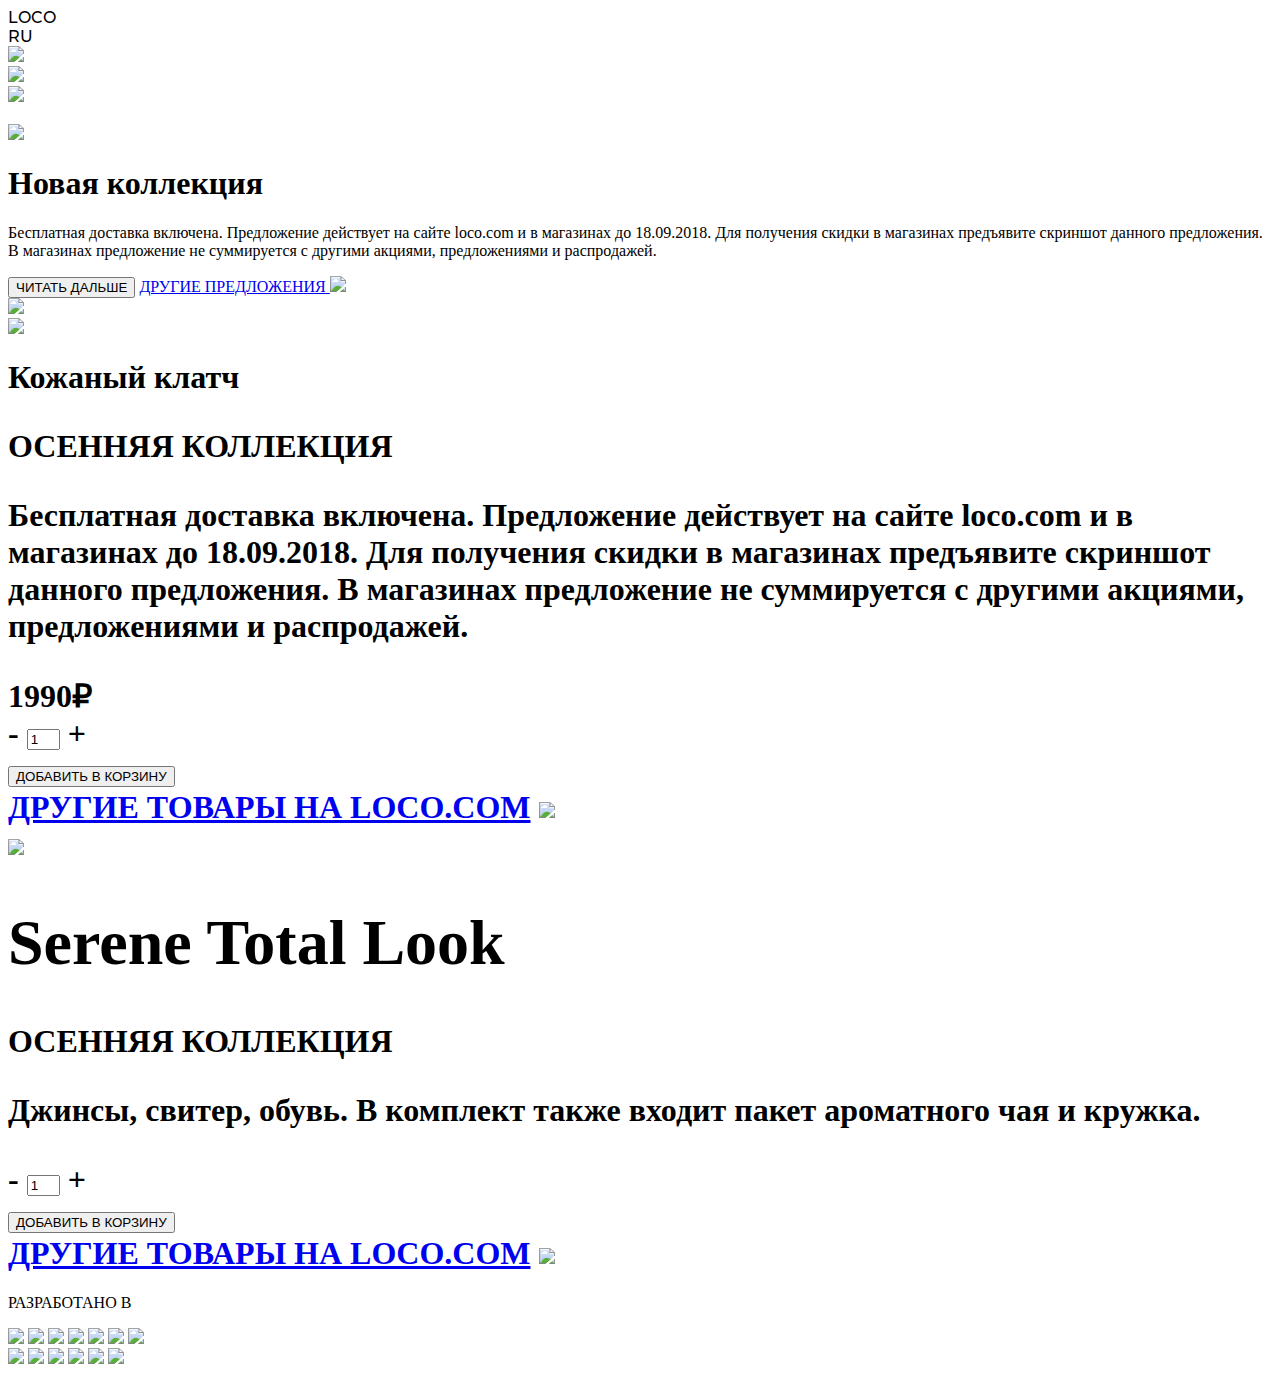
==== index.html @ 5e4573ee "Add files via upload" ====
<!DOCTYPE html>
<html>
<head>
	<title>LOCO</title>
	<link rel="stylesheet" type="text/css" href="style/style.css">
	<meta charset="utf-8">
	<meta name="viewport" content="width=device-width">
</head>
<body>
	<header class="header">
		<div class="menu">
			<div class="menu__name">LOCO</div>
			<div class="menu__languare">RU</div>
			<div class="menu__vector">
				<span></span>
			</div>
		</div>
		<div class="burger">
			<span></span>
		</div>
		<div class="social">
			<div class="social__insta">
				<img src="img/icons/instagram.svg">
				<span></span>
			</div>
			<div class="social__vk">
				<img src="img/icons/VK.svg">
				<span></span>
			</div>
			<div class="social__fb">
				<img src="img/icons/FB.svg">
				<span></span>
			</div>
		</div>
		<div class="scroll">
			<img src="img/icons/Scrooll.svg" alt="">
		</div>
	</header>
	<div class="main">
		<div class="collection">
			<img src="img/pete-bellis-432867-unsplash.png" class="collection__image">
			<div class="collection__title">
				<h1>Новая
                коллекция</h1>
			</div>
			<div class="collection__text">
				<p>Бесплатная доставка включена. Предложение действует на сайте loco.com и в магазинах до 18.09.2018. Для получения скидки в магазинах предъявите скриншот данного предложения. В магазинах предложение не суммируется с другими акциями, предложениями и распродажей.</p>
			</div>
			<button class="collection__info">ЧИТАТЬ ДАЛЬШЕ</button>
			<a href="#" class="collection__link">
				<span>ДРУГИЕ ПРЕДЛОЖЕНИЯ</span>
				<img src="img/icons/Vector1.svg">
			</a>
		</div>
		<div class="clatch">
			<div class="clatch__image">
				<img src="img/10511040_001 2.1.png">
			</div>
			<div class="clatch__img">
				<img src="img/10511040_001 2.2.png">
			</div>
			<h1 class="clatch__title">Кожаный клатч</h>
			<div class="clatch__subtitle">
				<p>ОСЕННЯЯ КОЛЛЕКЦИЯ</p>
			</div>	
			<div class="clatch__text">
				<p>Бесплатная доставка включена. Предложение действует на сайте loco.com и в магазинах до 18.09.2018. Для получения скидки в магазинах предъявите скриншот данного предложения. В магазинах предложение не суммируется с другими акциями, предложениями и распродажей.</p>
			</div>
			<div class="group">
				<div class="ellipse">
					<span class="ellipse__gray"></span>
					<span class="ellipse__pink"></span>
					<span class="ellipse__blue"></span>
					<span class="ellipse__green"></span>
				</div>
				<span class="price">1990₽</span>
				<div class="basket">
					<span class="basket__minus">-</span>
					<input type="text" size="1" value="1">
					<span class="basket__plus">+</span>
				</div>
				<button class="button">ДОБАВИТЬ В КОРЗИНУ</button>
				<div class="ref">
					<a href="#" class="ref__text">ДРУГИЕ ТОВАРЫ НА LOCO.COM</a>
					<img src="img/icons/Vector1.svg" class="ref__image">
			    </div>
			</div>
			<div class="look">
				<div class="look__image">
					<img src="img/photo-1516762689617-e1cffcef479d.png">
				</div>
				<div class="look__title">
					<h1>Serene Total Look</h1>
				</div>
				<div class="look__subtitle">
					<p>ОСЕННЯЯ КОЛЛЕКЦИЯ</p>
				</div>	
				<div class="look__text">
					<p>Джинсы, свитер, обувь.
                    В комплект также входит пакет ароматного чая и кружка.</p>
				</div>
				<div class="info">
					<span class="info__minus">-</span>
					<input type="text" size="1" value="1">
					<span class="info__plus">+</span>
				</div>
				<button class="look__button">ДОБАВИТЬ В КОРЗИНУ</button>
				<div class="link">
					<a href="#" class="link__text">ДРУГИЕ ТОВАРЫ НА LOCO.COM</a>
					<img src="img/icons/Vector2.svg" class="link__image">
				</div>
			</div>
		</div>
	</div>	
	<footer class="footer">
		<div class="footer__text">
			<p>РАЗРАБОТАНО В</p>
		</div>
		<div class="vector">
			<span class="vector__w">
				<img src="img/icons/W.svg">
			</span>
			<span class="vector__e">
				<img src="img/icons/E.svg">
			</span>
			<span class="vector__b">
				<img src="img/icons/B.svg">
			</span>
			<span class="vector__h">
				<img src="img/icons/H.svg">
			</span>
			<span class="vector__e">
				<img src="img/icons/E.svg">
			</span>
			<span class="vector__r">
				<img src="img/icons/r.svg">
			</span>
			<span class="vector__o">
				<img src="img/icons/o.svg">
			</span>
		</div>
		<div class="name">
			<span class="name__s">
				<img src="img/icons/s.svg">
			</span>
			<span class="name__c">
				<img src="img/icons/c.svg">
			</span>
			<span class="name__h">
				<img src="img/icons/h2.svg">
			</span>
			<span class="name__o">
				<img src="img/icons/o2.svg">
			</span>
			<span class="name__o">
				<img src="img/icons/o2.svg">
			</span>
			<span class="name__l">
				<img src="img/icons/l.svg">
			</span>
		</div>
	</footer>
</body>
</html>
---- style/style.css ----
@import url('https://../fonts/.googleapis.com/css2?family=Montserrat:wght@400;500;700&display=swap');

@font-face {
	font-family: 'Conv_Montserrat-Regular';
	src: url('../fonts//Montserrat-Regular.eot');
	src: local('☺'), url('../fonts//Montserrat-Regular.woff') format('woff'), url('../fonts//Montserrat-Regular.ttf') format('truetype'), url('../fonts//Montserrat-Regular.svg') format('svg');
	font-weight: normal;
	font-style: normal;
}

@font-face {
	font-family: 'Conv_Montserrat-Medium';
	src: url('../fonts//Montserrat-Medium.eot');
	src: local('☺'), url('../fonts//Montserrat-Medium.woff') format('woff'), url('../fonts//Montserrat-Medium.ttf') format('truetype'), url('../fonts//Montserrat-Medium.svg') format('svg');
	font-weight: normal;
	font-style: normal;
}

@font-face {
	font-family: 'Conv_Montserrat-Bold';
	src: url('../fonts//Montserrat-Bold.eot');
	src: local('☺'), url('../fonts//Montserrat-Bold.woff') format('woff'), url('../fonts//Montserrat-Bold.ttf') format('truetype'), url('../fonts//Montserrat-Bold.svg') format('svg');
	font-weight: normal;
	font-style: normal;
}

.menu {
	font-family: 'Conv_Montserrat-Medium';
}
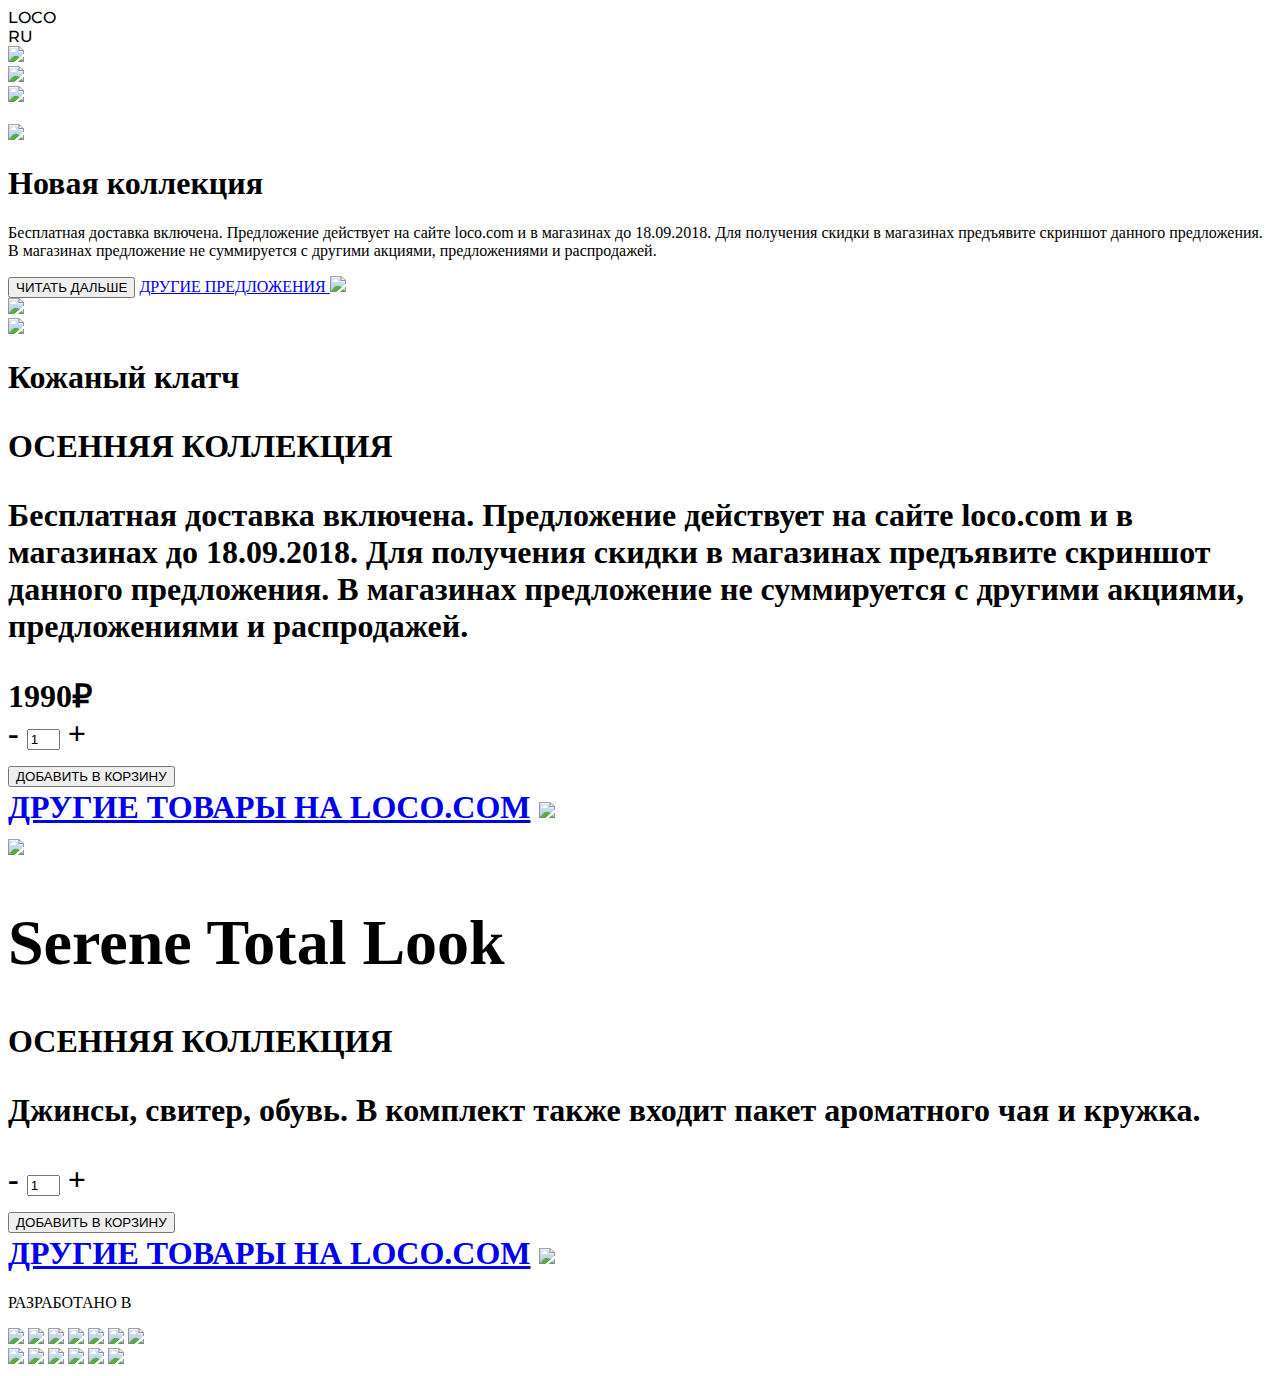
==== commit 326d1745: "editing indexhtml" ====
--- a/index.html
+++ b/index.html
@@ -3,6 +3,7 @@
 <head>
 	<title>LOCO</title>
 	<link rel="stylesheet" type="text/css" href="style/style.css">
+	<link rel="stylesheet" type="text/css" href="fonts/fonts.css">
 	<meta charset="utf-8">
 	<meta name="viewport" content="width=device-width">
 </head>
--- a/fonts/fonts.css
+++ b/fonts/fonts.css
@@ -0,0 +1,26 @@
+﻿/** Generated by FG **/
+@font-face {
+	font-family: 'Conv_Montserrat-Regular';
+	src: url('../fonts//Montserrat-Regular.eot');
+	src: local('☺'), url('../fonts//Montserrat-Regular.woff') format('woff'), url('../fonts//Montserrat-Regular.ttf') format('truetype'), url('../fonts//Montserrat-Regular.svg') format('svg');
+	font-weight: normal;
+	font-style: normal;
+}
+
+/** Generated by FG **/
+@font-face {
+	font-family: 'Conv_Montserrat-Bold';
+	src: url('../fonts//Montserrat-Bold.eot');
+	src: local('☺'), url('../fonts//Montserrat-Bold.woff') format('woff'), url('../fonts//Montserrat-Bold.ttf') format('truetype'), url('../fonts//Montserrat-Bold.svg') format('svg');
+	font-weight: normal;
+	font-style: normal;
+}
+
+/** Generated by FG **/
+@font-face {
+	font-family: 'Conv_Montserrat-Regular';
+	src: url('../fonts//Montserrat-Regular.eot');
+	src: local('☺'), url('../fonts//Montserrat-Regular.woff') format('woff'), url('../fonts//Montserrat-Regular.ttf') format('truetype'), url('../fonts//Montserrat-Regular.svg') format('svg');
+	font-weight: normal;
+	font-style: normal;
+}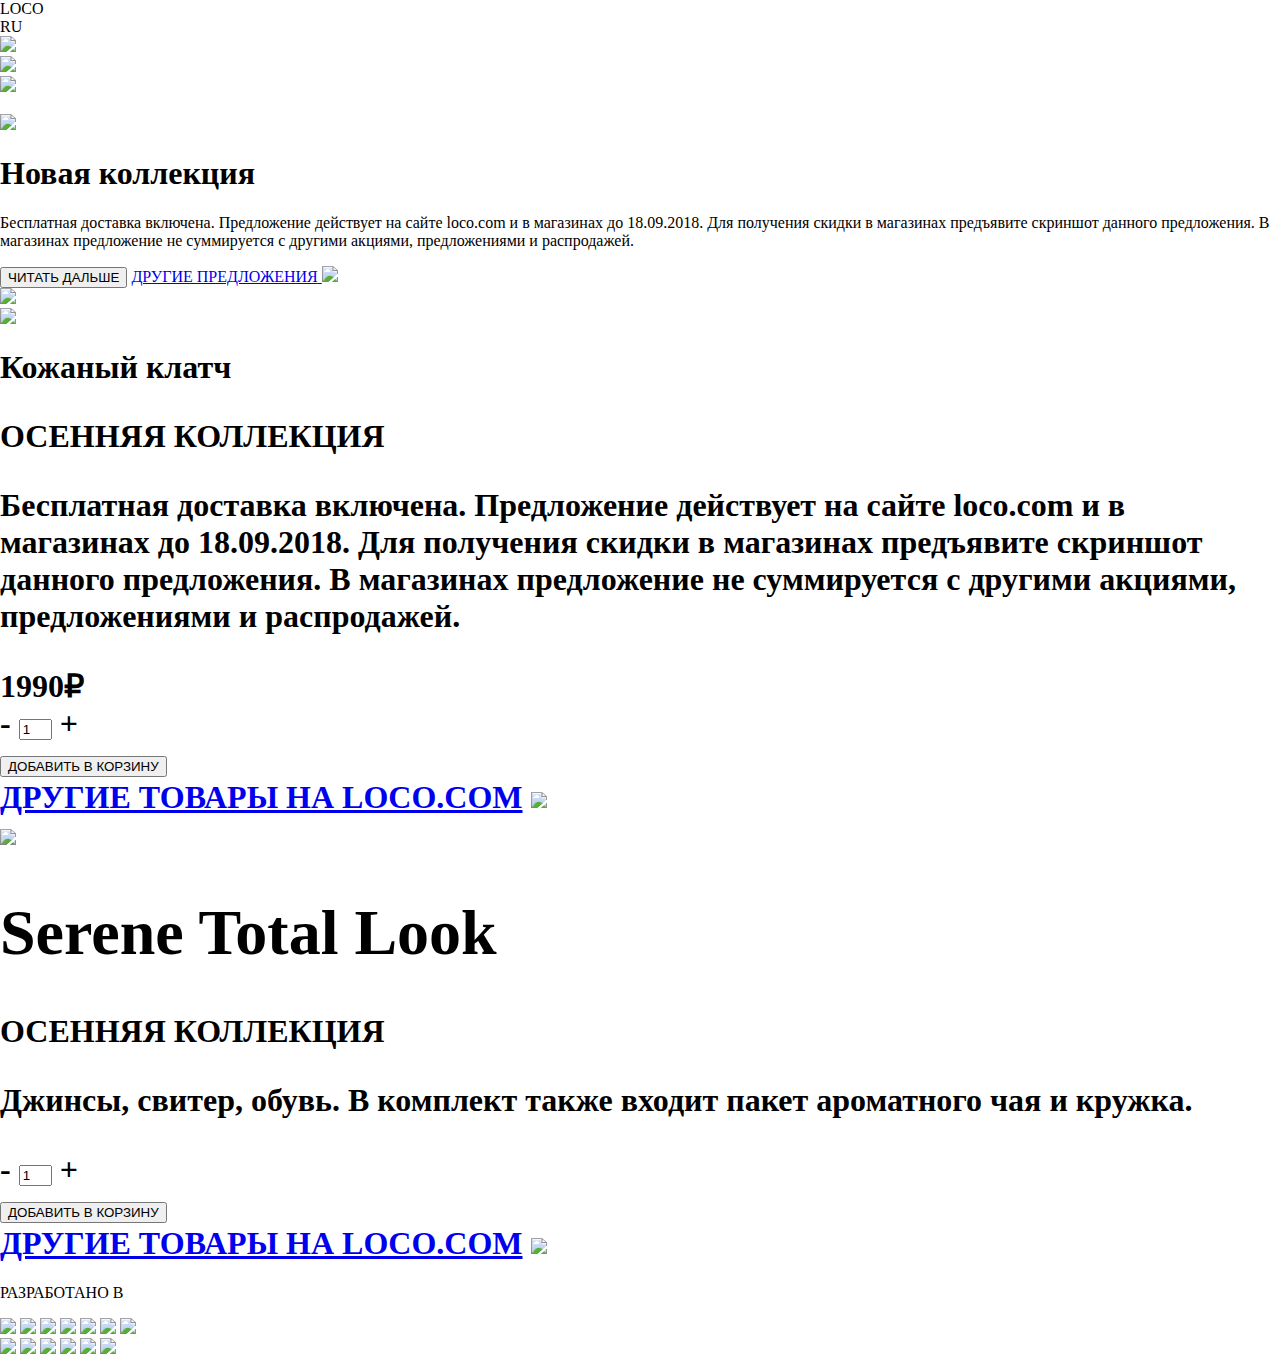
==== commit ce6d528e: "modification" ====
--- a/index.html
+++ b/index.html
@@ -2,8 +2,8 @@
 <html>
 <head>
 	<title>LOCO</title>
+	<link rel="stylesheet" type="text/css" href="fonts/fonts.css">
 	<link rel="stylesheet" type="text/css" href="style/style.css">
-	<link rel="stylesheet" type="text/css" href="fonts/fonts.css">
 	<meta charset="utf-8">
 	<meta name="viewport" content="width=device-width">
 </head>
--- a/fonts/fonts.css
+++ b/fonts/fonts.css
@@ -2,7 +2,7 @@
 @font-face {
 	font-family: 'Conv_Montserrat-Regular';
 	src: url('../fonts//Montserrat-Regular.eot');
-	src: local('☺'), url('../fonts//Montserrat-Regular.woff') format('woff'), url('../fonts//Montserrat-Regular.ttf') format('truetype'), url('../fonts//Montserrat-Regular.svg') format('svg');
+	src: local('☺'), url('Montserrat-Regular.woff') format('woff'), url('../fonts//Montserrat-Regular.ttf') format('truetype'), url('../fonts//Montserrat-Regular.svg') format('svg');
 	font-weight: normal;
 	font-style: normal;
 }
@@ -11,7 +11,7 @@
 @font-face {
 	font-family: 'Conv_Montserrat-Bold';
 	src: url('../fonts//Montserrat-Bold.eot');
-	src: local('☺'), url('../fonts//Montserrat-Bold.woff') format('woff'), url('../fonts//Montserrat-Bold.ttf') format('truetype'), url('../fonts//Montserrat-Bold.svg') format('svg');
+	src: local('☺'), url('Montserrat-Bold.woff') format('woff'), url('../fonts//Montserrat-Bold.ttf') format('truetype'), url('../fonts//Montserrat-Bold.svg') format('svg');
 	font-weight: normal;
 	font-style: normal;
 }
@@ -20,7 +20,7 @@
 @font-face {
 	font-family: 'Conv_Montserrat-Regular';
 	src: url('../fonts//Montserrat-Regular.eot');
-	src: local('☺'), url('../fonts//Montserrat-Regular.woff') format('woff'), url('../fonts//Montserrat-Regular.ttf') format('truetype'), url('../fonts//Montserrat-Regular.svg') format('svg');
+	src: local('☺'), url('Montserrat-Regular.woff') format('woff'), url('../fonts//Montserrat-Regular.ttf') format('truetype'), url('../fonts//Montserrat-Regular.svg') format('svg');
 	font-weight: normal;
 	font-style: normal;
 }--- a/style/style.css
+++ b/style/style.css
@@ -1,30 +1,7 @@
-@import url('https://../fonts/.googleapis.com/css2?family=Montserrat:wght@400;500;700&display=swap');
-
-@font-face {
-	font-family: 'Conv_Montserrat-Regular';
-	src: url('../fonts//Montserrat-Regular.eot');
-	src: local('☺'), url('../fonts//Montserrat-Regular.woff') format('woff'), url('../fonts//Montserrat-Regular.ttf') format('truetype'), url('../fonts//Montserrat-Regular.svg') format('svg');
-	font-weight: normal;
-	font-style: normal;
+body {
+	display: block;
+	margin: 0px;
 }
 
-@font-face {
-	font-family: 'Conv_Montserrat-Medium';
-	src: url('../fonts//Montserrat-Medium.eot');
-	src: local('☺'), url('../fonts//Montserrat-Medium.woff') format('woff'), url('../fonts//Montserrat-Medium.ttf') format('truetype'), url('../fonts//Montserrat-Medium.svg') format('svg');
-	font-weight: normal;
-	font-style: normal;
-}
 
-@font-face {
-	font-family: 'Conv_Montserrat-Bold';
-	src: url('../fonts//Montserrat-Bold.eot');
-	src: local('☺'), url('../fonts//Montserrat-Bold.woff') format('woff'), url('../fonts//Montserrat-Bold.ttf') format('truetype'), url('../fonts//Montserrat-Bold.svg') format('svg');
-	font-weight: normal;
-	font-style: normal;
-}
 
-.menu {
-	font-family: 'Conv_Montserrat-Medium';
-}
-
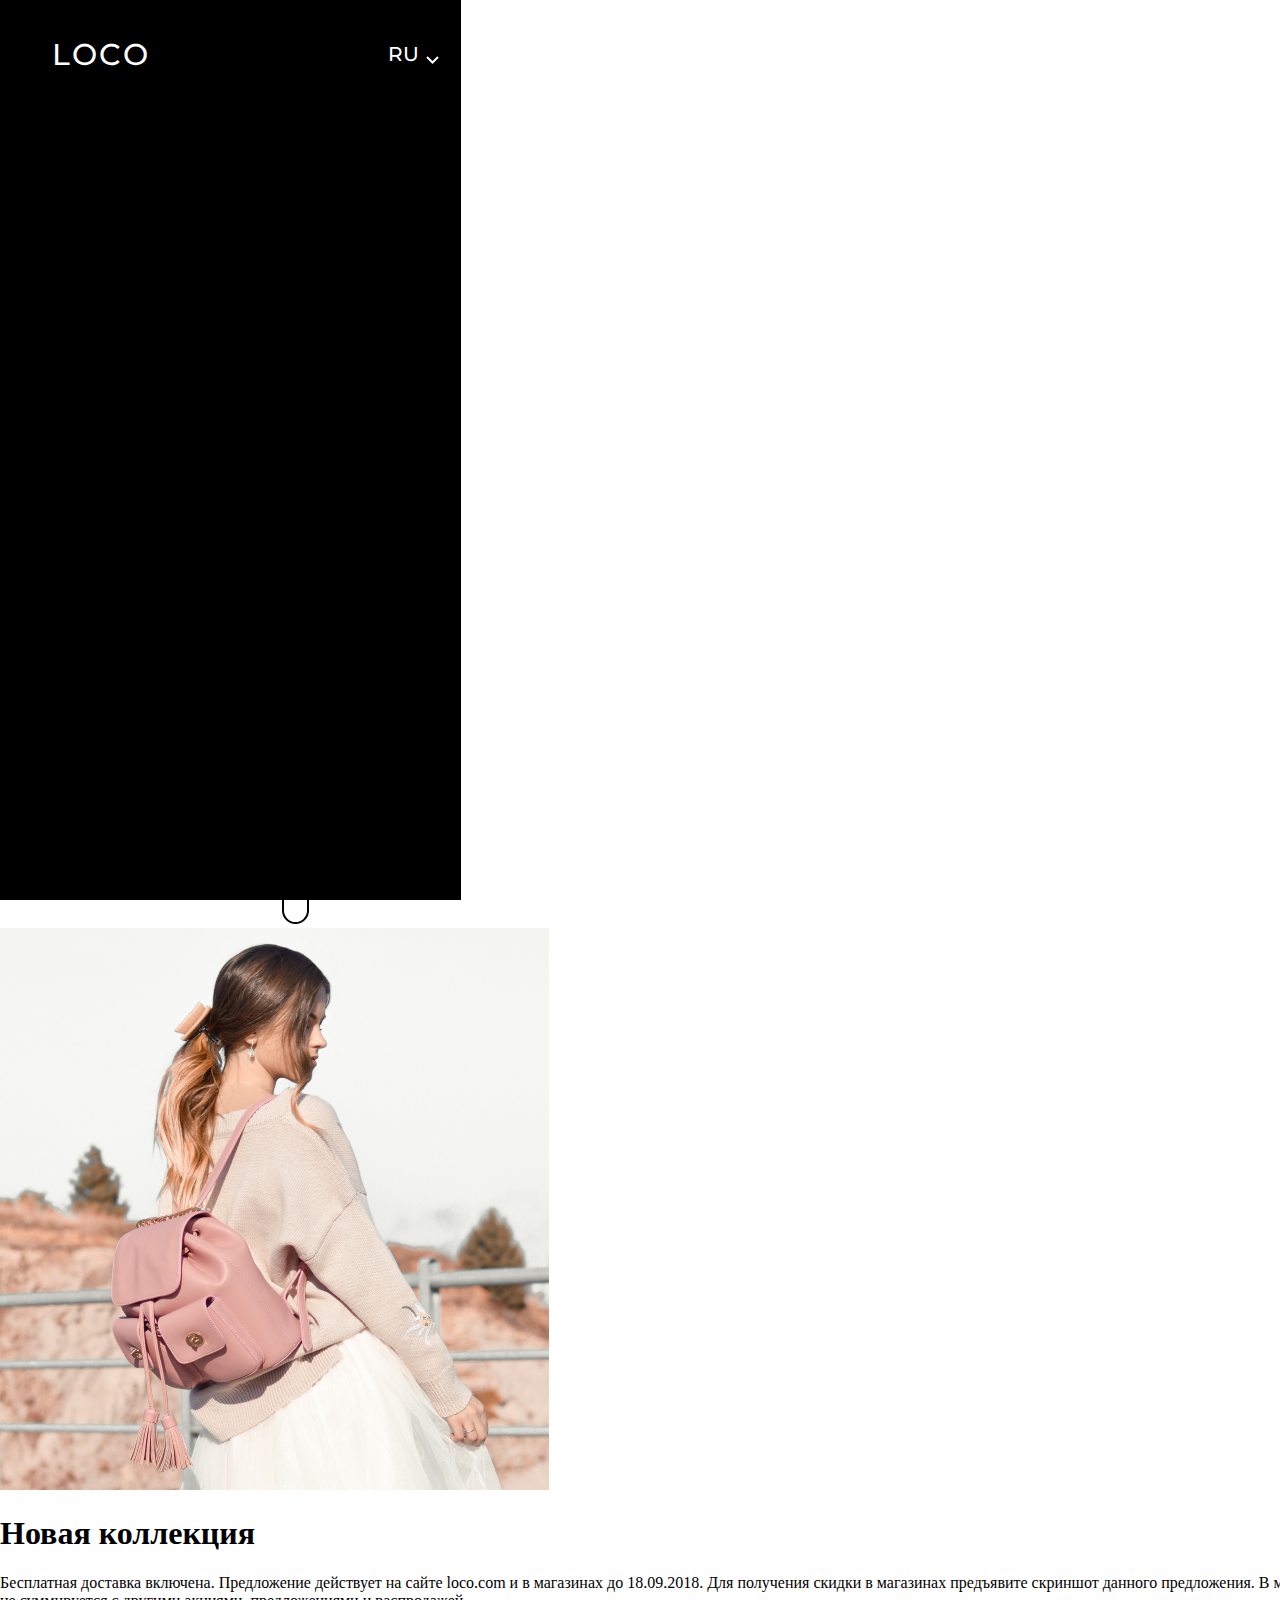
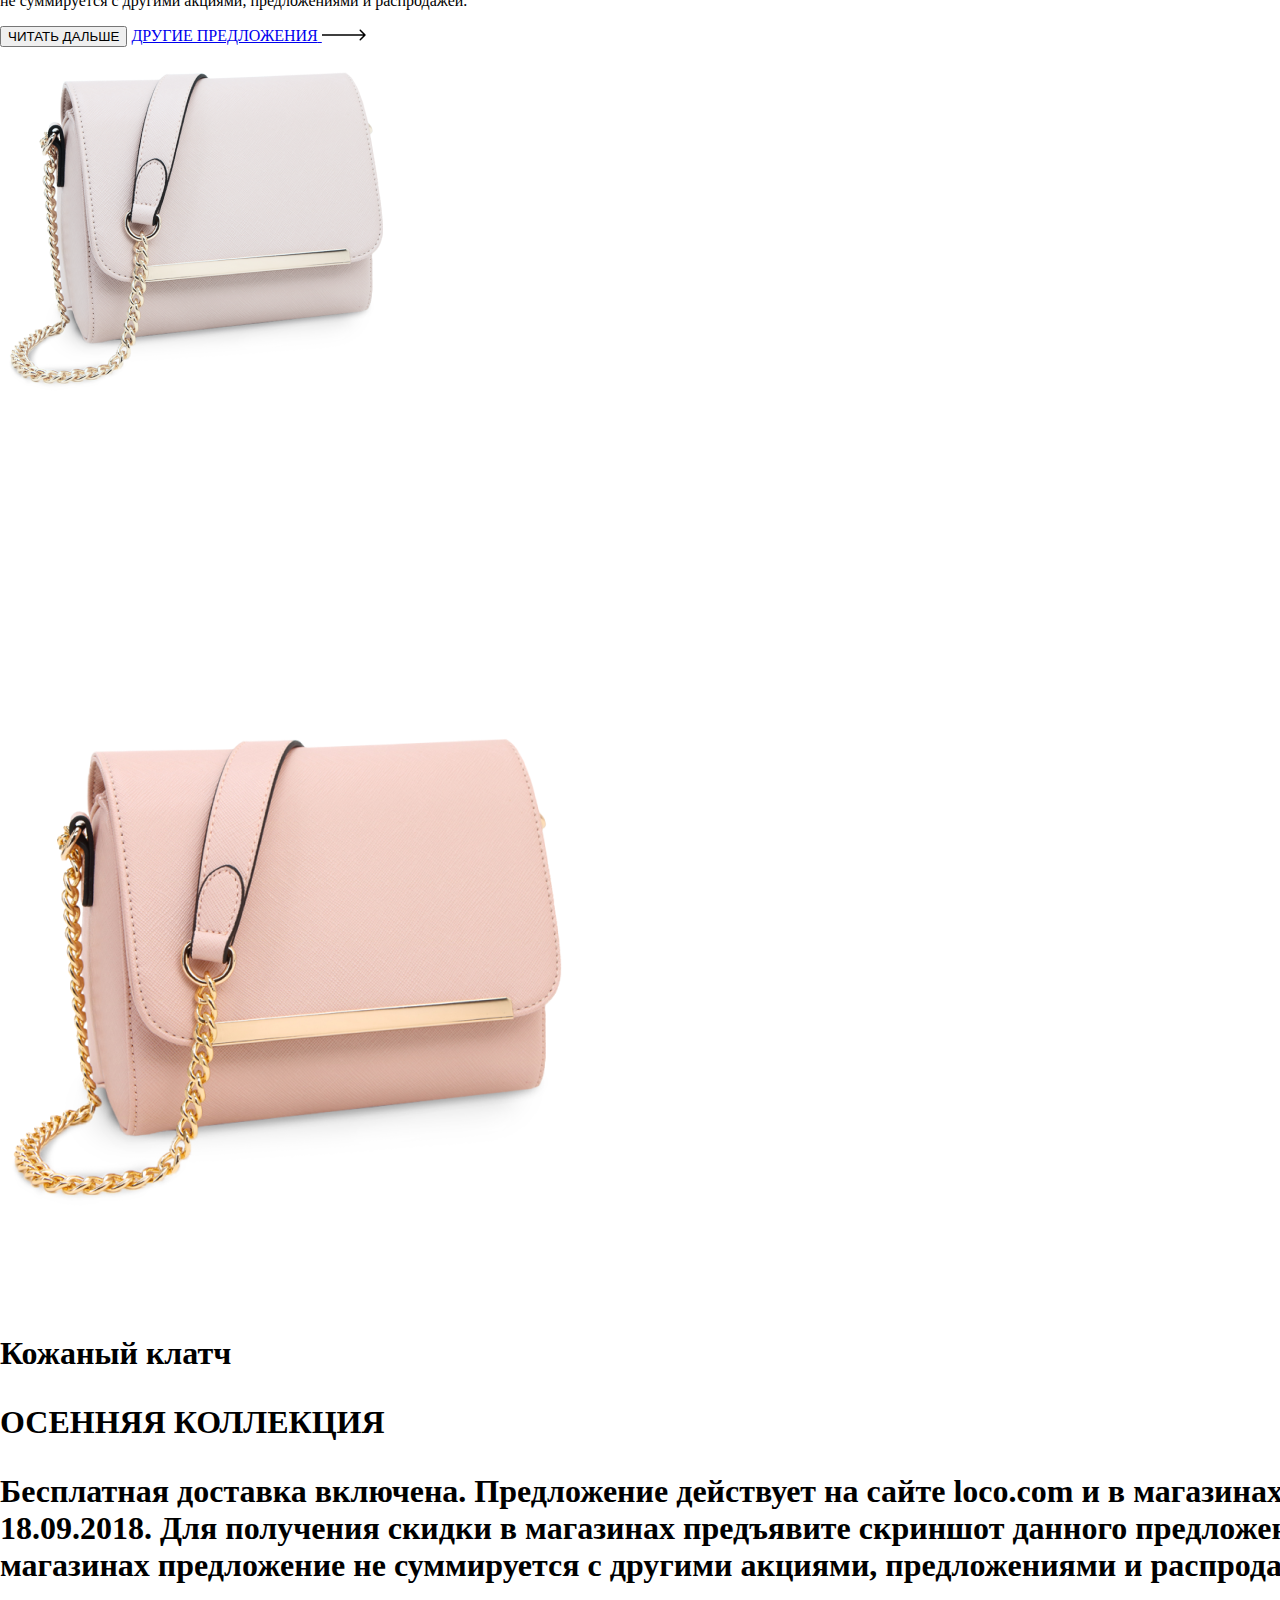
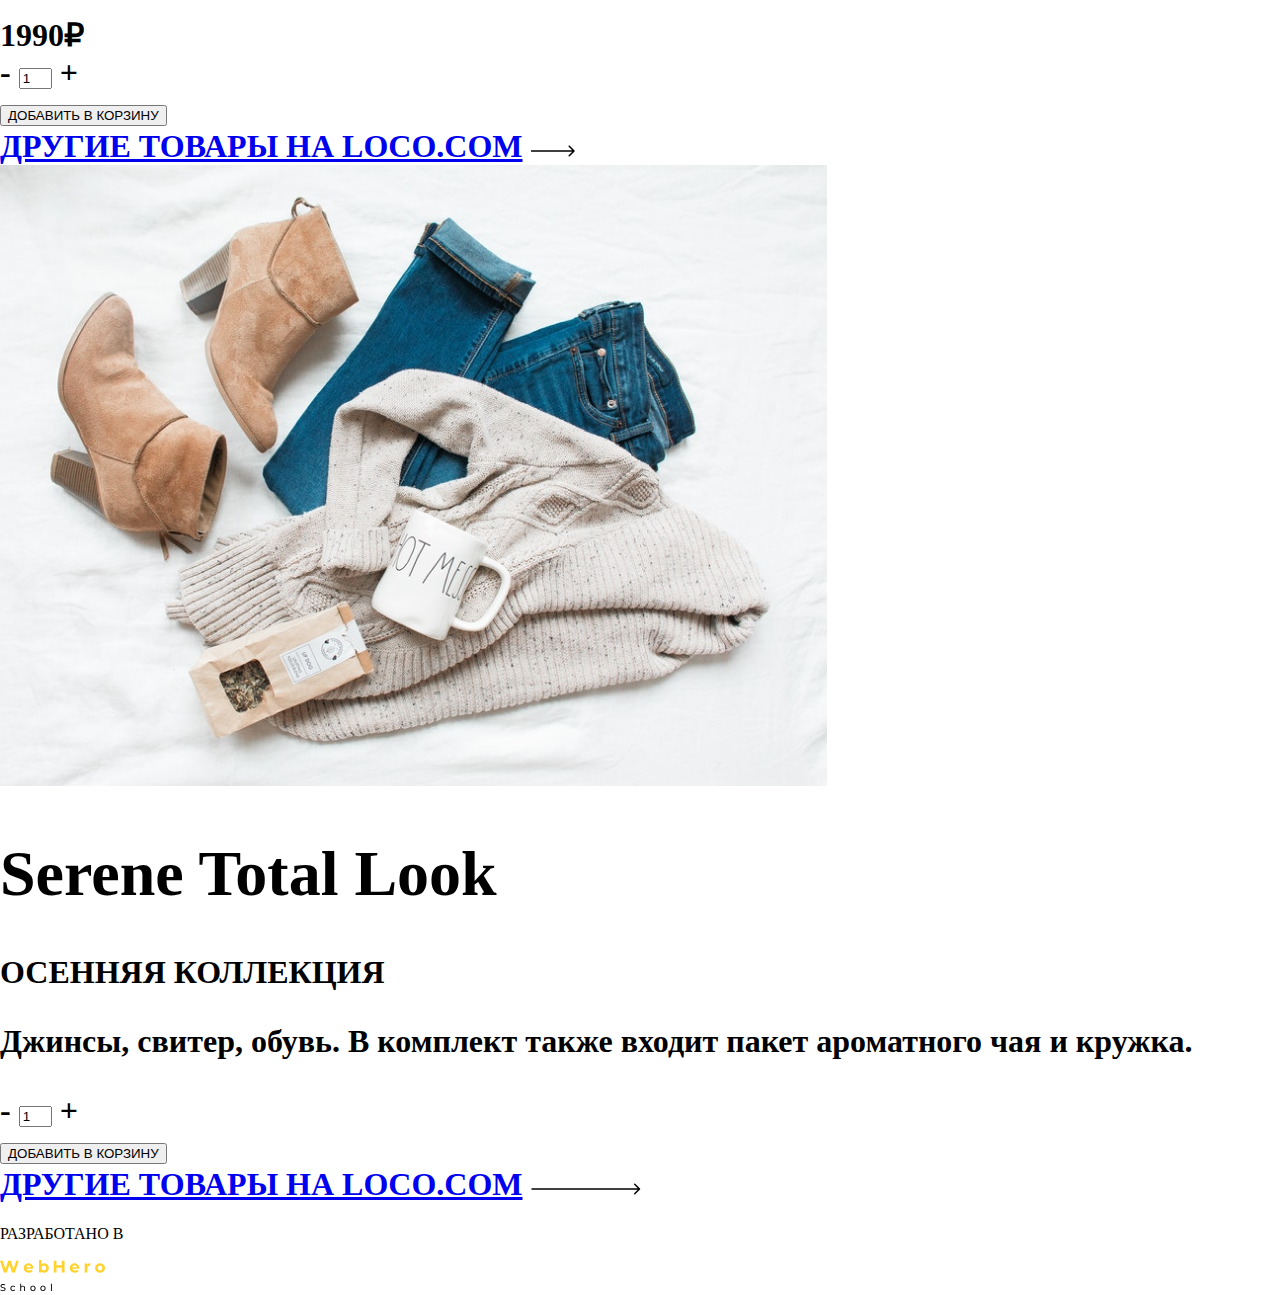
==== commit 481f1d24: "correction" ====
--- a/index.html
+++ b/index.html
@@ -13,6 +13,7 @@
 			<div class="menu__name">LOCO</div>
 			<div class="menu__languare">RU</div>
 			<div class="menu__vector">
+				<img src="img/icons/Vector.svg">
 				<span></span>
 			</div>
 		</div>
--- a/fonts/fonts.css
+++ b/fonts/fonts.css
@@ -1,26 +1,25 @@
-﻿/** Generated by FG **/
+﻿
 @font-face {
 	font-family: 'Conv_Montserrat-Regular';
-	src: url('../fonts//Montserrat-Regular.eot');
-	src: local('☺'), url('Montserrat-Regular.woff') format('woff'), url('../fonts//Montserrat-Regular.ttf') format('truetype'), url('../fonts//Montserrat-Regular.svg') format('svg');
+	src: url('Montserrat-Regular.eot');
+	src: local('☺'), url('Montserrat-Regular.woff') format('woff'), url('Montserrat-Regular.ttf') format('truetype'), url('Montserrat-Regular.svg') format('svg');
 	font-weight: normal;
 	font-style: normal;
 }
 
-/** Generated by FG **/
 @font-face {
 	font-family: 'Conv_Montserrat-Bold';
-	src: url('../fonts//Montserrat-Bold.eot');
-	src: local('☺'), url('Montserrat-Bold.woff') format('woff'), url('../fonts//Montserrat-Bold.ttf') format('truetype'), url('../fonts//Montserrat-Bold.svg') format('svg');
+	src: url('Montserrat-Bold.eot');
+	src: local('☺'), url('Montserrat-Bold.woff') format('woff'), url('Montserrat-Bold.ttf') format('truetype'), url('Montserrat-Bold.svg') format('svg');
 	font-weight: normal;
 	font-style: normal;
 }
 
-/** Generated by FG **/
 @font-face {
-	font-family: 'Conv_Montserrat-Regular';
-	src: url('../fonts//Montserrat-Regular.eot');
-	src: local('☺'), url('Montserrat-Regular.woff') format('woff'), url('../fonts//Montserrat-Regular.ttf') format('truetype'), url('../fonts//Montserrat-Regular.svg') format('svg');
+	font-family: 'Conv_Montserrat-Medium';
+	src: url('fonts/Montserrat-Medium.eot');
+	src: local('☺'), url('Montserrat-Medium.woff') format('woff'), url('Montserrat-Medium.ttf') format('truetype'), url('Montserrat-Medium.svg') format('svg');
 	font-weight: normal;
 	font-style: normal;
-}+}
+
--- a/style/style.css
+++ b/style/style.css
@@ -1,7 +1,126 @@
 body {
 	display: block;
+	position: relative;
 	margin: 0px;
+	height: 2700px;
+	width: 1440px;
+	background: #fff;
 }
+
+.header 
+.menu {
+	position: absolute;
+	height: 900px;
+	width: 461px;
+	left: 0px;
+	top: 0px;
+	border-radius: 0px;
+	background: #000;
+
+}
+.menu__name {
+	position: absolute;
+	width: 98px;
+	height: 37px;
+	left: 52px;
+	top: 36px;
+
+	font-family: 'Conv_Montserrat-Medium';
+	font-style: normal;
+	font-weight: 500;
+	font-size: 30px;
+	line-height: 37px;
+	letter-spacing: 0.07em;
+	text-align: center;
+	color: #fff;
+
+}
+.menu__languare {
+	position: absolute;
+	width: 31px;
+	height: 25px;
+	left: 388px;
+	top: 42px;
+
+	font-family: 'Conv_Montserrat-Medium';
+	font-style: normal;
+	font-weight: 500;
+	font-size: 20px;
+	line-height: 24px;
+	text-align: right;
+	color: #fff;
+}
+.menu__vector {
+	position: absolute;
+	width: 11px;
+	height: 5.5px;
+	left: 426px;
+	top: 50px;
+	
+
+}
+.burger
+.social
+.social__insta
+.social__vk
+.social__fb
+.scroll
+.main
+.collection
+.collection__title
+.collection__text {
+	position: absolute;
+	height: 127px;
+	width: 467px;
+	left: 789px;
+	top: 453px;
+	border-radius: nullpx;
+	font-family: 'Conv_Montserrat-Regular';
+	font-size: 15px;
+	font-style: normal;
+	font-weight: 400;
+	line-height: 21px;
+	letter-spacing: 0em;
+	text-align: left;
 
 
 
+}
+.collection__info
+.collection__link
+.clatch
+.clatch__image
+.clatch__img
+.clatch__title
+.clatch__subtitle
+.clatch__text
+.group
+.ellipse
+.ellipse__gray
+.ellipse__pink
+.ellipse__blue
+.ellipse__green
+.price
+.basket
+.basket__minus
+.basket__plus
+.button
+.ref
+.ref__text
+.ref__image
+.look
+.look__image
+.look__title
+.look__subtitle
+.look__text
+.info
+.info__minus
+.info__plus
+.look__button
+.link
+.link__text
+.link__image
+.footer
+.footer__text
+.vector
+.name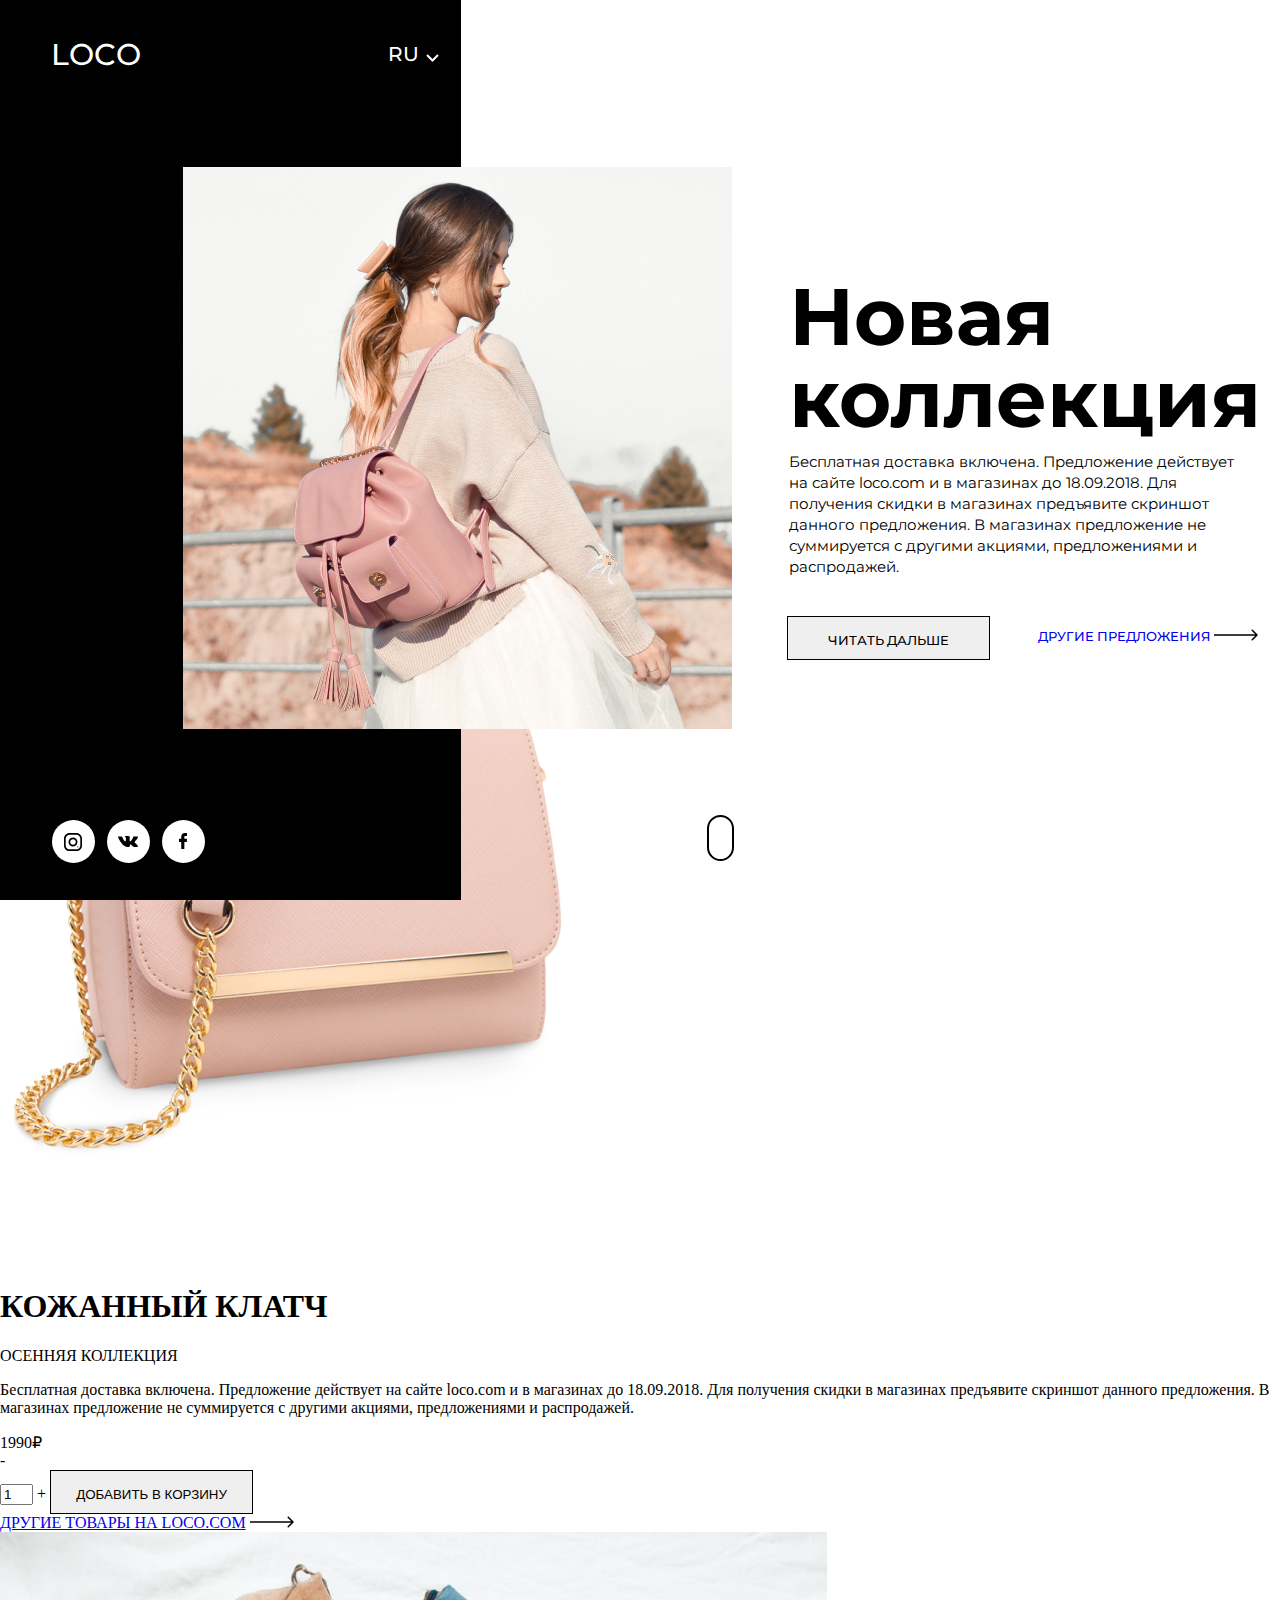
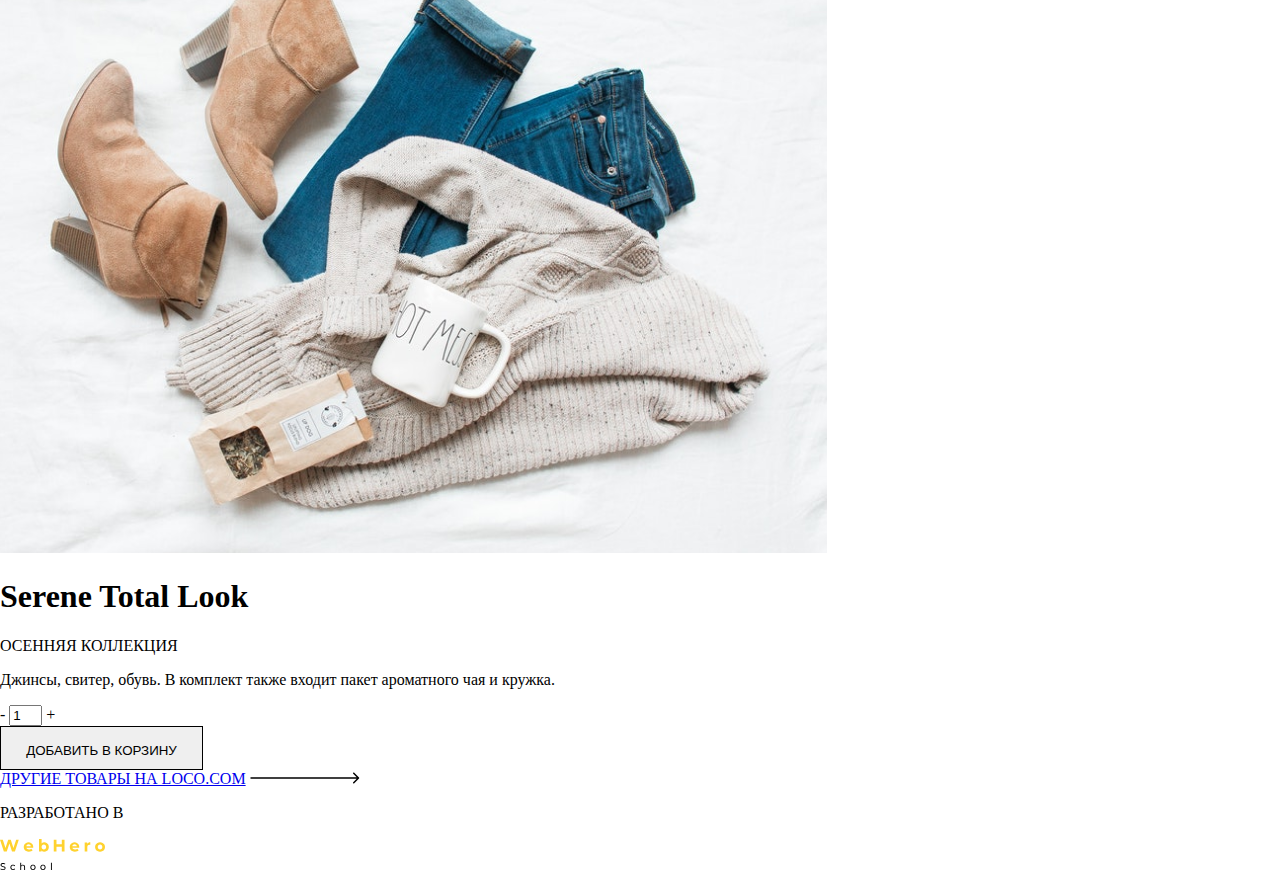
==== commit f7534519: "loco project 1" ====
--- a/index.html
+++ b/index.html
@@ -1,3 +1,4 @@
+<!DOCTYPE html>
 <!DOCTYPE html>
 <html>
 <head>
@@ -9,50 +10,60 @@
 </head>
 <body>
 	<header class="header">
-		<div class="menu">
-			<div class="menu__name">LOCO</div>
-			<div class="menu__languare">RU</div>
-			<div class="menu__vector">
-				<img src="img/icons/Vector.svg">
-				<span></span>
+		<div class="container">
+			<div class="header__body">
+				<div class="header__name">LOCO</div>
+				<div class="header__languare">RU</div>
+				<a class="header__vector" href="#">
+					<img src="img/icons/Vector.svg">
+				</a>
+				<div class="header__burger">
+					<span></span>
+				</div>
+				<ul class="header__social">
+					<li class="insta">
+						<a href="#">
+							<img src="img/icons/INST.svg">
+					        <span></span>
+						</a>
+				    </li>
+				    <li class="vk">
+						<a href="#">
+							<img src="img/icons/VK.svg">
+							<span></span>
+						</a>
+					</li>
+					<li class="fb">
+					<a href="#">
+						<img src="img/icons/FB.svg">
+						<span></span>
+					</a>
+					</li>
+				</ul>
+				<div class="header-scroll">
+					<span class="scroll__line"></span>
+				</div>
 			</div>
-		</div>
-		<div class="burger">
-			<span></span>
-		</div>
-		<div class="social">
-			<div class="social__insta">
-				<img src="img/icons/instagram.svg">
-				<span></span>
-			</div>
-			<div class="social__vk">
-				<img src="img/icons/VK.svg">
-				<span></span>
-			</div>
-			<div class="social__fb">
-				<img src="img/icons/FB.svg">
-				<span></span>
-			</div>
-		</div>
-		<div class="scroll">
-			<img src="img/icons/Scrooll.svg" alt="">
 		</div>
 	</header>
 	<div class="main">
 		<div class="collection">
-			<img src="img/pete-bellis-432867-unsplash.png" class="collection__image">
-			<div class="collection__title">
-				<h1>Новая
-                коллекция</h1>
+			<div class="collection__image">
+				<img src="img/pete-bellis-432867-unsplash.jpg">
 			</div>
-			<div class="collection__text">
-				<p>Бесплатная доставка включена. Предложение действует на сайте loco.com и в магазинах до 18.09.2018. Для получения скидки в магазинах предъявите скриншот данного предложения. В магазинах предложение не суммируется с другими акциями, предложениями и распродажей.</p>
-			</div>
-			<button class="collection__info">ЧИТАТЬ ДАЛЬШЕ</button>
-			<a href="#" class="collection__link">
-				<span>ДРУГИЕ ПРЕДЛОЖЕНИЯ</span>
-				<img src="img/icons/Vector1.svg">
-			</a>
+			<h1 class="collection__title"> Новая
+             коллекция 
+            </h1>
+            <div class="collection__text">
+            	<p>Бесплатная доставка включена. Предложение действует на сайте loco.com и в магазинах до 18.09.2018. Для получения скидки в магазинах предъявите скриншот данного предложения. В магазинах предложение не суммируется с другими акциями, предложениями и распродажей.</p>
+            </div>
+            <button class="collection__btn">
+            	ЧИТАТЬ ДАЛЬШЕ
+            </button>
+            <a href="#" class="collection__link">
+            	ДРУГИЕ ПРЕДЛОЖЕНИЯ
+            	<img class="collection__vector" src="img/icons/Vector1.svg">
+            </a>
 		</div>
 		<div class="clatch">
 			<div class="clatch__image">
@@ -61,7 +72,9 @@
 			<div class="clatch__img">
 				<img src="img/10511040_001 2.2.png">
 			</div>
-			<h1 class="clatch__title">Кожаный клатч</h>
+			<h1 class="clatch__title">
+				КОЖАННЫЙ КЛАТЧ
+			</h1>
 			<div class="clatch__subtitle">
 				<p>ОСЕННЯЯ КОЛЛЕКЦИЯ</p>
 			</div>	
@@ -77,43 +90,42 @@
 				</div>
 				<span class="price">1990₽</span>
 				<div class="basket">
-					<span class="basket__minus">-</span>
+					<div class="basket__minus"> - </div>
 					<input type="text" size="1" value="1">
-					<span class="basket__plus">+</span>
+					<span class="basket__plus"> + </span>
+					<button class="button">ДОБАВИТЬ В КОРЗИНУ</button>
+					<div class="ref">
+						<a href="#" class="ref__text">ДРУГИЕ ТОВАРЫ НА LOCO.COM</a>
+						<img src="img/icons/Vector1.svg" alt="" class="ref__image">
+					</div>
 				</div>
-				<button class="button">ДОБАВИТЬ В КОРЗИНУ</button>
-				<div class="ref">
-					<a href="#" class="ref__text">ДРУГИЕ ТОВАРЫ НА LOCO.COM</a>
-					<img src="img/icons/Vector1.svg" class="ref__image">
-			    </div>
-			</div>
-			<div class="look">
-				<div class="look__image">
-					<img src="img/photo-1516762689617-e1cffcef479d.png">
-				</div>
-				<div class="look__title">
-					<h1>Serene Total Look</h1>
-				</div>
-				<div class="look__subtitle">
-					<p>ОСЕННЯЯ КОЛЛЕКЦИЯ</p>
-				</div>	
-				<div class="look__text">
-					<p>Джинсы, свитер, обувь.
-                    В комплект также входит пакет ароматного чая и кружка.</p>
-				</div>
-				<div class="info">
-					<span class="info__minus">-</span>
-					<input type="text" size="1" value="1">
-					<span class="info__plus">+</span>
-				</div>
-				<button class="look__button">ДОБАВИТЬ В КОРЗИНУ</button>
-				<div class="link">
-					<a href="#" class="link__text">ДРУГИЕ ТОВАРЫ НА LOCO.COM</a>
-					<img src="img/icons/Vector2.svg" class="link__image">
-				</div>
+
 			</div>
 		</div>
-	</div>	
+		<div class="look">
+			<div class="look__image">
+				<img src="img/photo-1516762689617-e1cffcef479d.png">
+			</div>
+			<h1 class="look__title">Serene Total Look</h1>
+			<div class="look__subtitle">
+				<p>ОСЕННЯЯ КОЛЛЕКЦИЯ</p>
+			</div>
+			<div class="look__text">
+				<p>Джинсы, свитер, обувь.
+                В комплект также входит пакет ароматного чая и кружка.</p>
+			</div>
+			<div class="info">
+				<span class="info__minus">-</span>
+				<input type="text" size="1" value="1">
+				<span class="info__plus">+</span>
+			</div>
+			<button class="look__btn">ДОБАВИТЬ В КОРЗИНУ</button>
+			<div class="link">
+				<a href="#" class="link__text">ДРУГИЕ ТОВАРЫ НА LOCO.COM</a>
+				<img src="img/icons/Vector2.svg" class="link__image">
+			</div>
+		</div>
+	</div>
 	<footer class="footer">
 		<div class="footer__text">
 			<p>РАЗРАБОТАНО В</p>
@@ -160,7 +172,7 @@
 			<span class="name__l">
 				<img src="img/icons/l.svg">
 			</span>
-		</div>
+		</div>		
 	</footer>
 </body>
-</html>+</html>
--- a/style/style.css
+++ b/style/style.css
@@ -1,41 +1,52 @@
-body {
-	display: block;
+html,body {
+	height: 100%;
+	position: 0;
+	margin: 0;
+	background: #fff;
+	
+}
+
+button {
+	border: 1.5px solid #000;
+	text-decoration: none;
+	text-align: center;
+	line-height: 3.5em;
+	width: 203px;
+	height: 44px;
+}
+
+.header{
+	position: absolute;
+	width: 461px;
+	height: 900px;
+	top: 0;
+	left: 0;
+} 
+
+.header:before {
+	content: '';
+	position: absolute;
+	top: 0;
+	left: 0;
+	width: 461px;	
+	height: 900px;
+	background-color: #000;	
+}
+
+.header__body {
 	position: relative;
-	margin: 0px;
-	height: 2700px;
-	width: 1440px;
-	background: #fff;
-}
-
-.header 
-.menu {
-	position: absolute;
-	height: 900px;
-	width: 461px;
-	left: 0px;
-	top: 0px;
-	border-radius: 0px;
-	background: #000;
-
-}
-.menu__name {
-	position: absolute;
-	width: 98px;
-	height: 37px;
-	left: 52px;
-	top: 36px;
-
+}
+
+.header__name {
+	margin: 36px 58px 37px 51px;
 	font-family: 'Conv_Montserrat-Medium';
+	font-size: 30px;
 	font-style: normal;
 	font-weight: 500;
-	font-size: 30px;
-	line-height: 37px;
-	letter-spacing: 0.07em;
-	text-align: center;
 	color: #fff;
-
-}
-.menu__languare {
+}	
+
+.header__languare {
 	position: absolute;
 	width: 31px;
 	height: 25px;
@@ -43,51 +54,155 @@
 	top: 42px;
 
 	font-family: 'Conv_Montserrat-Medium';
-	font-style: normal;
 	font-weight: 500;
 	font-size: 20px;
 	line-height: 24px;
 	text-align: right;
 	color: #fff;
 }
-.menu__vector {
+
+.header__vector {
 	position: absolute;
 	width: 11px;
 	height: 5.5px;
 	left: 426px;
+	top: 48px;
+}
+
+.header__burger {
+	display: block;
+	position: fixed;
+	width: 92px;
+	height: 92px;
+	background-color: #e5e5e5;
+	left: 1348px;
+	top: 0px;
+}	
+
+.header__burger:before,
+.header__burger:after {
+	position: absolute;
+	content: '';
+	width: 34px;
+	height: 4px;
+	top: 40px;
+	left: 28px;
+	background: #000;
+}
+
+.header__burger:before {
 	top: 50px;
-	
-
-}
-.burger
-.social
-.social__insta
-.social__vk
-.social__fb
-.scroll
+}
+
+.header__burger:after {
+	bottom: 50px;
+}
+.header__social {
+	display: flex;
+}
+
+.header__social li {
+	list-style: none;
+	margin-top: 710px;
+	margin-left: 12px;
+}
+
+
+.header-scroll {
+	position: absolute;
+	height: 46px;
+	width: 27px;
+	left: 707px;
+	top: 815px;
+	border: 2px solid #000;
+	box-sizing: border-box;
+	border-radius: 15px;
+}
+
+.scroll__line {
+	position: absolute;
+	height: 8px;
+	width: 3px;
+	left: 719px;
+	top: 827px;
+	color: #000;
+}
+
+.container {
+	display: flex;
+	justify-content: space-between;
+	margin-bottom: 60px;
+}
+
+
 .main
 .collection
-.collection__title
+
+.collection__image {
+	position: absolute;
+	width: 856px;
+	height: 1128px;
+	left: 183px;
+	top: 167px;
+	z-index: 2;
+}
+
+.collection__title {
+	position: absolute;
+	width: 475px;
+	height: 164px;
+	left: 789px;
+	top: 222px;
+
+	font-family: 'Conv_Montserrat-Bold';
+	font-style: normal;
+	font-weight: bold;
+	font-size: 80px;
+	line-height: 82px;
+	content: #000;
+}
+
 .collection__text {
 	position: absolute;
+	width: 467px;
 	height: 127px;
-	width: 467px;
 	left: 789px;
-	top: 453px;
-	border-radius: nullpx;
+	top: 436px;
+
 	font-family: 'Conv_Montserrat-Regular';
+	font-style: normal;
+	font-weight: normal;
 	font-size: 15px;
-	font-style: normal;
-	font-weight: 400;
 	line-height: 21px;
-	letter-spacing: 0em;
-	text-align: left;
-
-
-
-}
-.collection__info
-.collection__link
+	content: #000;
+}
+
+.collection__btn {
+	position: absolute;
+	margin-left: 787px;
+	margin-top: 616px;
+
+	font-family: 'Conv_Montserrat-Medium';
+	font-size: 13px;
+	font-style: normal;
+}
+
+.collection__link {
+	position: absolute;
+    margin-left: 1038px;
+    margin-top: 628px;
+    text-decoration: none;
+
+    font-family: 'Conv_Montserrat-Medium';
+	font-size: 13px;
+	font-style: normal;
+	text-align: center;
+}
+
+.collection__vector {
+	
+
+}
 .clatch
 .clatch__image
 .clatch__img
@@ -123,4 +238,5 @@
 .footer
 .footer__text
 .vector
-.name+.name
+
